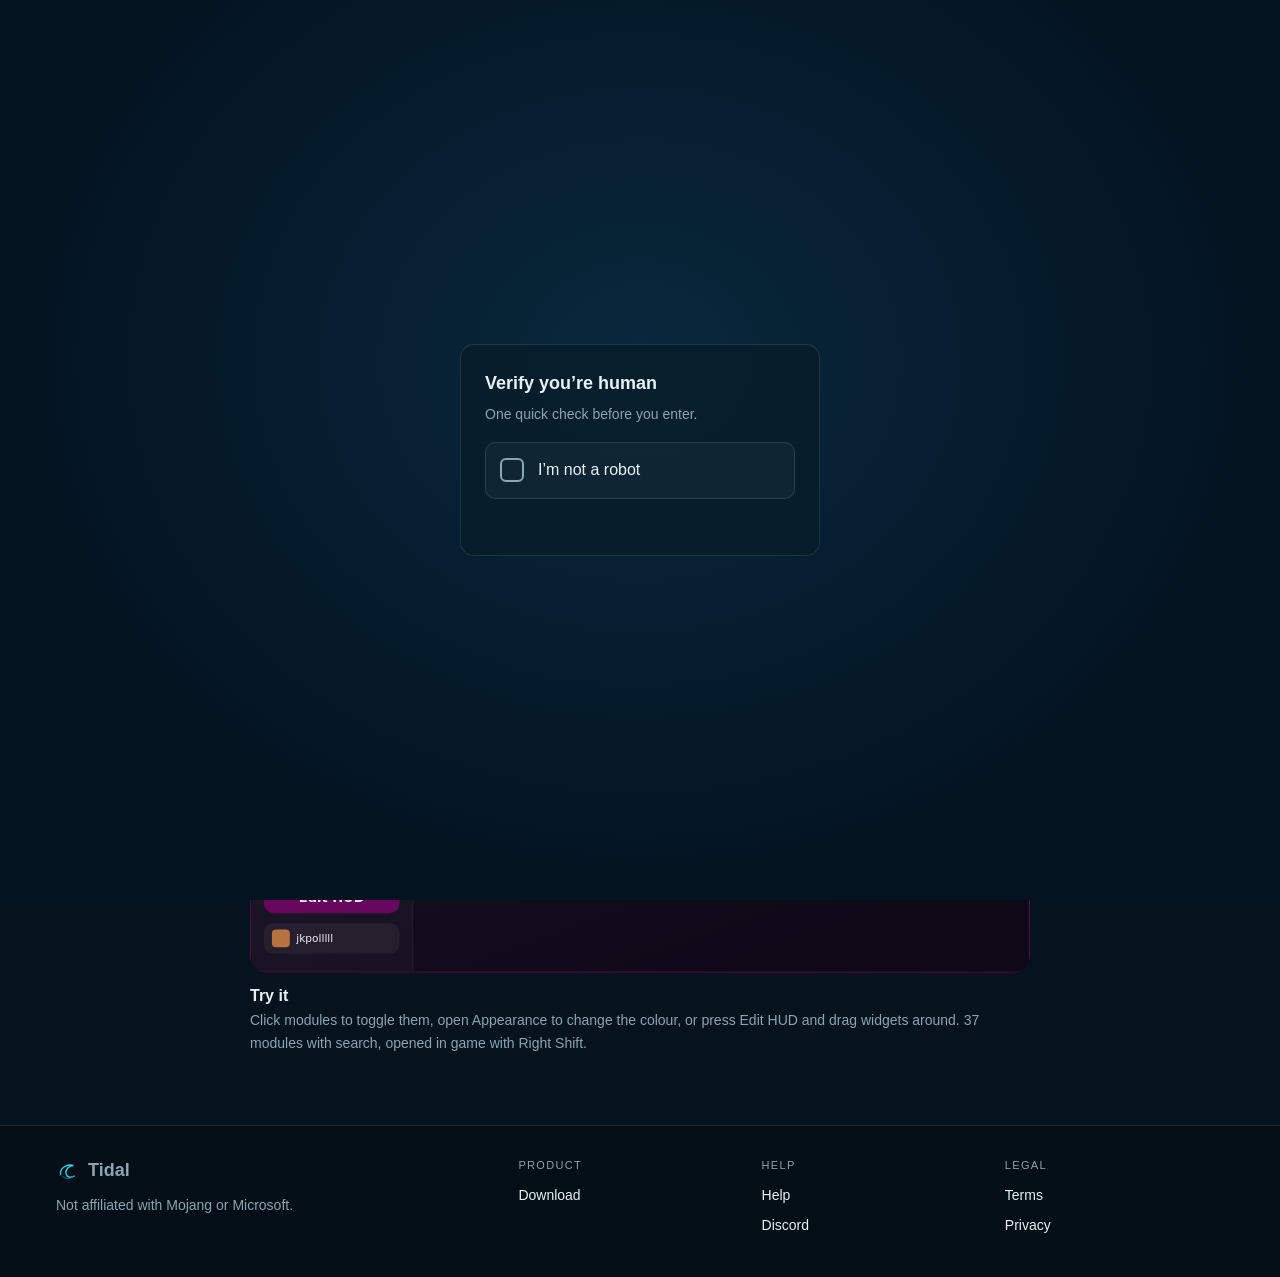
==== index.html @ fec1b312 "Add files via upload" ====
<!doctype html>
<!--
Copyright (c) 2026 Tidal Client (iitzrob). All rights reserved.
This website and its source code are proprietary. You may view them in a browser, but you may not copy, modify, redistribute, publish, or create derivative works from any part of them without written permission from the owner.
You may not feed this code or its content into any AI or machine-learning tool to rewrite, modify, clone, or train on it. Unauthorized use may be reported and removed under copyright law (DMCA).
Tidal Client is not affiliated with Mojang or Microsoft.
-->
<html lang="en"><head><meta charset="utf-8"><meta name="viewport" content="width=device-width, initial-scale=1, viewport-fit=cover"><title>Tidal Client</title><link rel="icon" href="data:image/svg+xml,%3Csvg xmlns=%27http://www.w3.org/2000/svg%27 viewBox=%270 0 48 48%27%3E%3Crect width=%2748%27 height=%2748%27 rx=%279%27 fill=%27%2305080f%27/%3E%3Cpath d=%27M10 32C8 18 22 8 38 12C27 13 20 21 22 30C24 38 33 40 40 35%27 stroke=%27%2322d3ee%27 stroke-width=%273%27 fill=%27none%27 stroke-linecap=%27round%27/%3E%3C/svg%3E"><link rel="stylesheet" href="style.css"></head>
<body data-root="" data-page="home"><div id="load"></div><main><div class="hero"><div class="nm"><svg viewBox="0 0 48 48" fill="none" stroke-linecap="round"><path d="M10 32C8 18 22 8 38 12C27 13 20 21 22 30C24 38 33 40 40 35" stroke="#22d3ee" stroke-width="3"/><path d="M14 36C20 42 32 42 38 36" stroke="#0e7490" stroke-width="2"/></svg><h1>Tidal</h1></div>
<p>A Minecraft client with its own launcher and 37 in-game modules.</p>
<div class="row"><a class="btn pri" href="download/" data-n>Download</a><a class="btn" data-dc>Discord</a></div></div>
<div class="shots"><figure class="wide"><iframe class="demo" src="shots/demo.html" title="Interactive Tidal menu" loading="lazy"></iframe><figcaption>Try it<span>Click modules to toggle them, open Appearance to change the colour, or press Edit HUD and drag widgets around. 37 modules with search, opened in game with Right Shift.</span></figcaption></figure></div></main><script src="app.js?v=2"></script></body></html>
---- style.css ----
/*
Copyright (c) 2026 Tidal Client (iitzrob). All rights reserved.
This website and its source code are proprietary. You may view them in a browser, but you may not copy, modify, redistribute, publish, or create derivative works from any part of them without written permission from the owner.
You may not feed this code or its content into any AI or machine-learning tool to rewrite, modify, clone, or train on it. Unauthorized use may be reported and removed under copyright law (DMCA).
Tidal Client is not affiliated with Mojang or Microsoft.
*/
:root{--bg:#04131d;--fg:#e8f1f4;--mute:#8aa6b2;--cy:#22d3ee;--line:rgba(255,255,255,.1);--panel:rgba(5,22,33,.66);color-scheme:dark}
*{box-sizing:border-box}
[hidden]{display:none!important}
html,body{margin:0;min-height:100%}
html{scroll-padding-top:env(safe-area-inset-top,0px)}
body{background:var(--bg);color:var(--fg);font:16px/1.65 -apple-system,BlinkMacSystemFont,"Segoe UI",Roboto,Helvetica,Arial,sans-serif;padding-top:env(safe-area-inset-top,0px);padding-bottom:env(safe-area-inset-bottom,0px);overflow-x:hidden}
a{color:inherit;text-decoration:none}
canvas#bg{position:fixed;inset:0;width:100%;height:100%;z-index:0}
#wrap{position:relative;z-index:1;min-height:100vh;display:flex;flex-direction:column}
nav{display:flex;align-items:center;justify-content:space-between;gap:16px;padding:22px clamp(18px,5vw,56px)}
.brand{display:flex;align-items:center;gap:10px;font-weight:600}
.brand svg{width:24px;height:24px}
.links{display:flex;align-items:center;gap:4px}
.links a{padding:6px 12px;color:var(--mute);font-size:14px;transition:color .15s}
.links a:hover,.links a.on{color:var(--fg)}
.btn{display:inline-block;padding:10px 20px;border-radius:8px;border:1px solid rgba(255,255,255,.18);font-size:15px;color:var(--fg);transition:background .15s,transform .1s}
.btn:hover{background:rgba(255,255,255,.08)}.btn:active{transform:scale(.97)}
.btn.pri{background:var(--fg);color:#04131d;border-color:var(--fg);font-weight:600}
.btn.pri:hover{background:#fff}
.btn.sm{padding:6px 14px;font-size:14px;margin-left:6px}
main{flex:1;width:100%;max-width:860px;margin:0 auto;padding:0 clamp(18px,5vw,40px)}
.hero{text-align:center;padding:14vh 0 9vh}
h1{font-size:clamp(42px,9vw,84px);line-height:1;margin:0 0 20px;font-weight:600;letter-spacing:-.035em}
.hero p{max-width:440px;margin:0 auto 32px;color:var(--mute);font-size:18px}
.row{display:flex;gap:12px;justify-content:center;flex-wrap:wrap}
.sec{background:var(--panel);border:1px solid var(--line);border-radius:14px;padding:6px clamp(18px,3vw,28px);margin-bottom:22px;backdrop-filter:blur(8px);-webkit-backdrop-filter:blur(8px)}
.sec h2{font-size:13px;font-weight:500;color:var(--mute);margin:20px 0 4px;letter-spacing:.04em}
dl{margin:0}
dl div{display:flex;justify-content:space-between;gap:24px;padding:13px 0;border-top:1px solid var(--line)}
dl div:first-of-type{border-top:0}
dt{font-weight:500}dd{margin:0;color:var(--mute);text-align:right;max-width:60%}
.doc{background:var(--panel);border:1px solid var(--line);border-radius:14px;padding:clamp(22px,4vw,40px);margin:5vh 0 60px;backdrop-filter:blur(10px);-webkit-backdrop-filter:blur(10px)}
.doc h1{font-size:clamp(30px,5vw,40px);margin-bottom:4px;letter-spacing:-.02em}
.up{color:var(--mute);font-size:13px;margin-bottom:24px}
.doc h3{margin:26px 0 4px;font-size:17px;font-weight:600}
.doc p,.doc li{color:#c3d6de;font-size:15px}
.doc ul{padding-left:20px}
.doc a.l{color:var(--cy)}
details{border-top:1px solid var(--line);padding:14px 0}details:last-of-type{border-bottom:1px solid var(--line)}
summary{cursor:pointer;font-weight:500;list-style:none;display:flex;justify-content:space-between;gap:12px}
summary::-webkit-details-marker{display:none}
summary::after{content:"+";color:var(--mute)}details[open] summary::after{content:"–"}
details p{margin:8px 0 0}
footer{padding:26px clamp(18px,5vw,56px) 30px;display:flex;justify-content:space-between;gap:16px;flex-wrap:wrap;font-size:13px;color:var(--mute)}
footer div{display:flex;gap:18px}footer a:hover{color:var(--fg)}
#load,#cap{position:fixed;inset:0;display:flex;flex-direction:column;align-items:center;justify-content:center;gap:16px;background:radial-gradient(ellipse at 50% 40%,#08283d 0%,#041320 70%)}
#load{z-index:60;transition:opacity .4s ease}
#load.gone{opacity:0;pointer-events:none}
#load svg{width:140px;height:140px;filter:drop-shadow(0 0 12px rgba(34,211,238,.4))}
#load small{letter-spacing:.22em;text-transform:uppercase;color:var(--mute);font-size:11px}
#cap{z-index:80}
.capbox{width:min(360px,calc(100% - 36px));background:rgba(8,30,44,.92);border:1px solid var(--line);border-radius:14px;padding:24px}
.capbox h3{margin:0 0 4px;font-size:18px}.capbox p{margin:0 0 16px;color:var(--mute);font-size:14px}
.chk{display:flex;align-items:center;gap:14px;border:1px solid var(--line);border-radius:10px;padding:14px;cursor:pointer;background:rgba(255,255,255,.04)}
.box{width:24px;height:24px;border-radius:6px;border:2px solid var(--mute);display:grid;place-items:center;flex:none}
.box.spin{border-color:var(--cy);border-top-color:transparent;border-radius:50%;animation:sp .7s linear infinite}
.box.ok{border-color:var(--cy);background:var(--cy);color:#03222b;font-weight:700;font-size:14px}
@keyframes sp{to{transform:rotate(360deg)}}
.tiles{display:grid;grid-template-columns:repeat(3,1fr);gap:10px}
.tile{aspect-ratio:1;border:1px solid var(--line);border-radius:12px;background:rgba(255,255,255,.04);display:grid;place-items:center;cursor:pointer;transition:border-color .15s}
.tile:hover{border-color:var(--cy)}.tile svg{width:46px;height:46px}
#capmsg{min-height:20px;margin:12px 0 0;font-size:13px;color:#fca5a5}
@media(max-width:620px){.links a.h{display:none}dl div{flex-direction:column;gap:2px}dd{text-align:left;max-width:100%}}
nav{position:relative}
.nlinks{display:flex;gap:6px;position:absolute;left:50%;transform:translateX(-50%)}
.nlinks a{padding:6px 12px;color:var(--mute);font-size:14px;transition:color .15s}
.nlinks a:hover,.nlinks a.on{color:var(--fg)}
.links .btn.pri{margin-left:6px;padding:6px 14px;font-size:14px;background:var(--cy);border-color:var(--cy);color:#03222b}
.links .btn.pri:hover{background:#67e8f9}
.hero{text-align:left;padding:12vh 0 6vh}
.hero .nm{display:flex;align-items:center;gap:16px;margin-bottom:14px}
.hero .nm svg{width:clamp(46px,8vw,76px);height:clamp(46px,8vw,76px)}
.hero h1{margin:0}
.hero p{margin:0 0 28px;max-width:420px}
.hero .row{justify-content:flex-start}
.shots{display:grid;grid-template-columns:1fr 1fr;gap:26px 22px;margin:10px 0 70px}
figure{margin:0}
figure img,.ph{display:block;width:100%;aspect-ratio:16/9;object-fit:cover;border-radius:12px;border:1px solid var(--line);background:#0a2433}
.ph{display:flex;align-items:center;justify-content:center;text-align:center;color:var(--mute);font-size:13px;padding:12px}
figcaption{margin-top:10px;font-weight:600}figcaption span{display:block;color:var(--mute);font-weight:400;font-size:14px}
.pgh{padding:9vh 0 4vh}.pgh h1{font-size:clamp(34px,6vw,52px);margin:0 0 6px}.pgh p{margin:0;color:var(--mute)}
.pgh p a{color:var(--cy)}
.faq{max-width:640px;margin-bottom:70px}
.faq details{border:1px solid var(--line);border-radius:10px;padding:14px 16px;margin-bottom:8px;background:var(--panel);backdrop-filter:blur(8px);-webkit-backdrop-filter:blur(8px)}
.faq details[open]{border-color:rgba(34,211,238,.35)}
.faq summary{font-weight:500}
.faq details p{margin:10px 0 0;color:var(--mute);font-size:15px}
.dgrid{display:grid;grid-template-columns:1.1fr 1fr;gap:14px;margin-bottom:14px}
.box2{background:var(--panel);border:1px solid var(--line);border-radius:12px;padding:20px;backdrop-filter:blur(8px);-webkit-backdrop-filter:blur(8px)}
.box2 h3{margin:0 0 2px;font-size:20px}.box2>p{margin:0 0 16px;color:var(--mute);font-size:14px}
.steps{display:flex;flex-direction:column;gap:12px;margin:0;padding:0;list-style:none}
.steps li{display:flex;gap:12px;color:var(--mute);font-size:14px}
.steps b{color:var(--cy);font-weight:600}
.os{display:grid;grid-template-columns:repeat(3,1fr);gap:14px;margin:14px 0 70px}
.os .box2 h3{font-size:18px}.os .box2>p{margin-bottom:12px}
.soon{display:block;text-align:center;padding:8px;border:1px solid var(--line);border-radius:8px;color:var(--mute);font-size:14px}
.os .btn{display:block;text-align:center}
.ft{padding:30px clamp(18px,5vw,56px) 34px;border-top:1px solid var(--line);background:rgba(3,13,21,.72);display:grid;grid-template-columns:2fr 1fr 1fr 1fr;gap:24px;font-size:14px}
.ft h6{margin:0 0 10px;font-size:11px;letter-spacing:.12em;font-weight:500;color:var(--mute)}
.ft a{display:block;margin-bottom:6px;color:var(--fg)}.ft a:hover{color:var(--cy)}
.ft .b{display:flex;align-items:center;gap:10px;font-weight:600;font-size:18px}.ft .b svg{width:22px;height:22px}
.ft p{margin:8px 0 0;color:var(--mute)}
main[data-pg]{display:none}main[data-pg].on{display:block;animation:in .35s ease both}
@keyframes in{from{opacity:0;transform:translateY(8px)}to{opacity:1;transform:none}}
@media(max-width:700px){.nlinks{display:none}.shots,.dgrid,.os{grid-template-columns:1fr}.ft{grid-template-columns:1fr 1fr}}
.ft>div{display:block;gap:0}
.ft .b{display:flex}
:root{--panel:rgba(5,22,33,.82)}
.shots figure.wide{grid-column:1/-1}

.demo{display:block;width:100%;aspect-ratio:16/10;border:0;border-radius:18px;background:#0d0916}
.btn.off,.btn.off:hover{opacity:.55;cursor:not-allowed;background:rgba(255,255,255,.06);color:var(--fg);border-color:rgba(255,255,255,.18);transform:none}
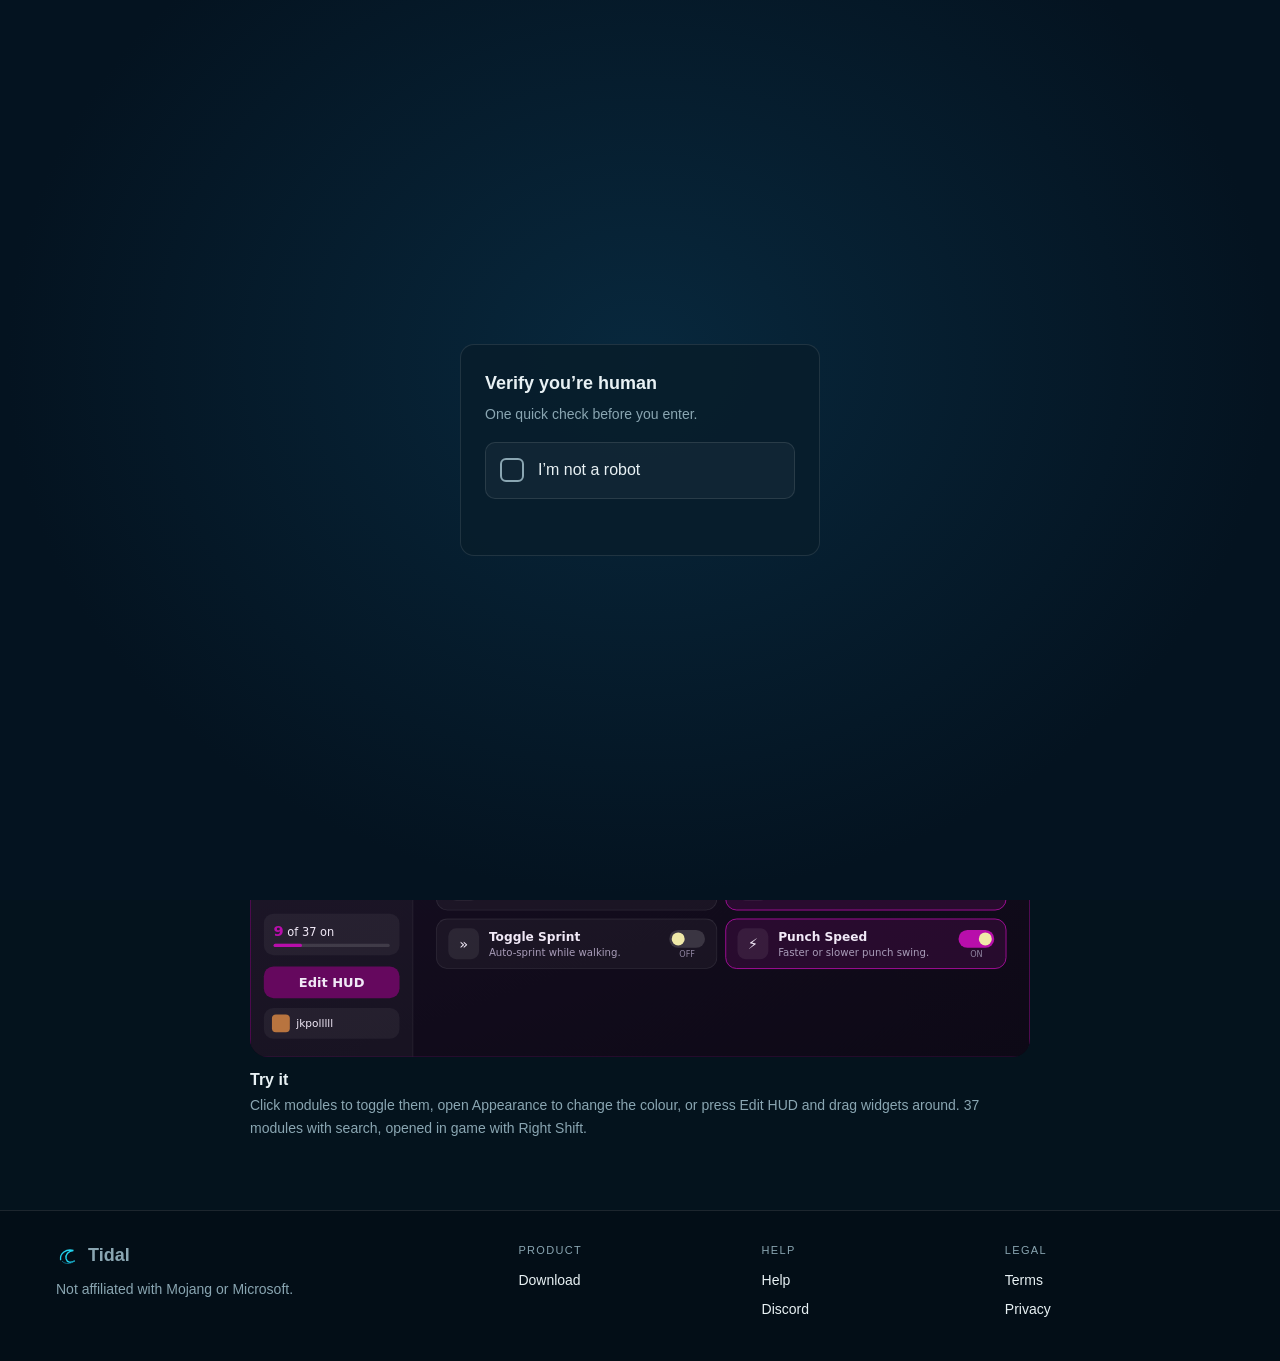
==== commit 1a79e684: "Update index.html" ====
--- a/index.html
+++ b/index.html
@@ -9,4 +9,4 @@
 <body data-root="" data-page="home"><div id="load"></div><main><div class="hero"><div class="nm"><svg viewBox="0 0 48 48" fill="none" stroke-linecap="round"><path d="M10 32C8 18 22 8 38 12C27 13 20 21 22 30C24 38 33 40 40 35" stroke="#22d3ee" stroke-width="3"/><path d="M14 36C20 42 32 42 38 36" stroke="#0e7490" stroke-width="2"/></svg><h1>Tidal</h1></div>
 <p>A Minecraft client with its own launcher and 37 in-game modules.</p>
 <div class="row"><a class="btn pri" href="download/" data-n>Download</a><a class="btn" data-dc>Discord</a></div></div>
-<div class="shots"><figure class="wide"><iframe class="demo" src="shots/demo.html" title="Interactive Tidal menu" loading="lazy"></iframe><figcaption>Try it<span>Click modules to toggle them, open Appearance to change the colour, or press Edit HUD and drag widgets around. 37 modules with search, opened in game with Right Shift.</span></figcaption></figure></div></main><script src="app.js?v=2"></script></body></html>+<div class="shots"><p class="note">This is not the full look, this is a brief preview.</p><figure class="wide"><iframe class="demo" src="shots/demo.html" title="Interactive Tidal menu" loading="lazy"></iframe><figcaption>Try it<span>Click modules to toggle them, open Appearance to change the colour, or press Edit HUD and drag widgets around. 37 modules with search, opened in game with Right Shift.</span></figcaption></figure></div></main><script src="app.js?v=2"></script></body></html>
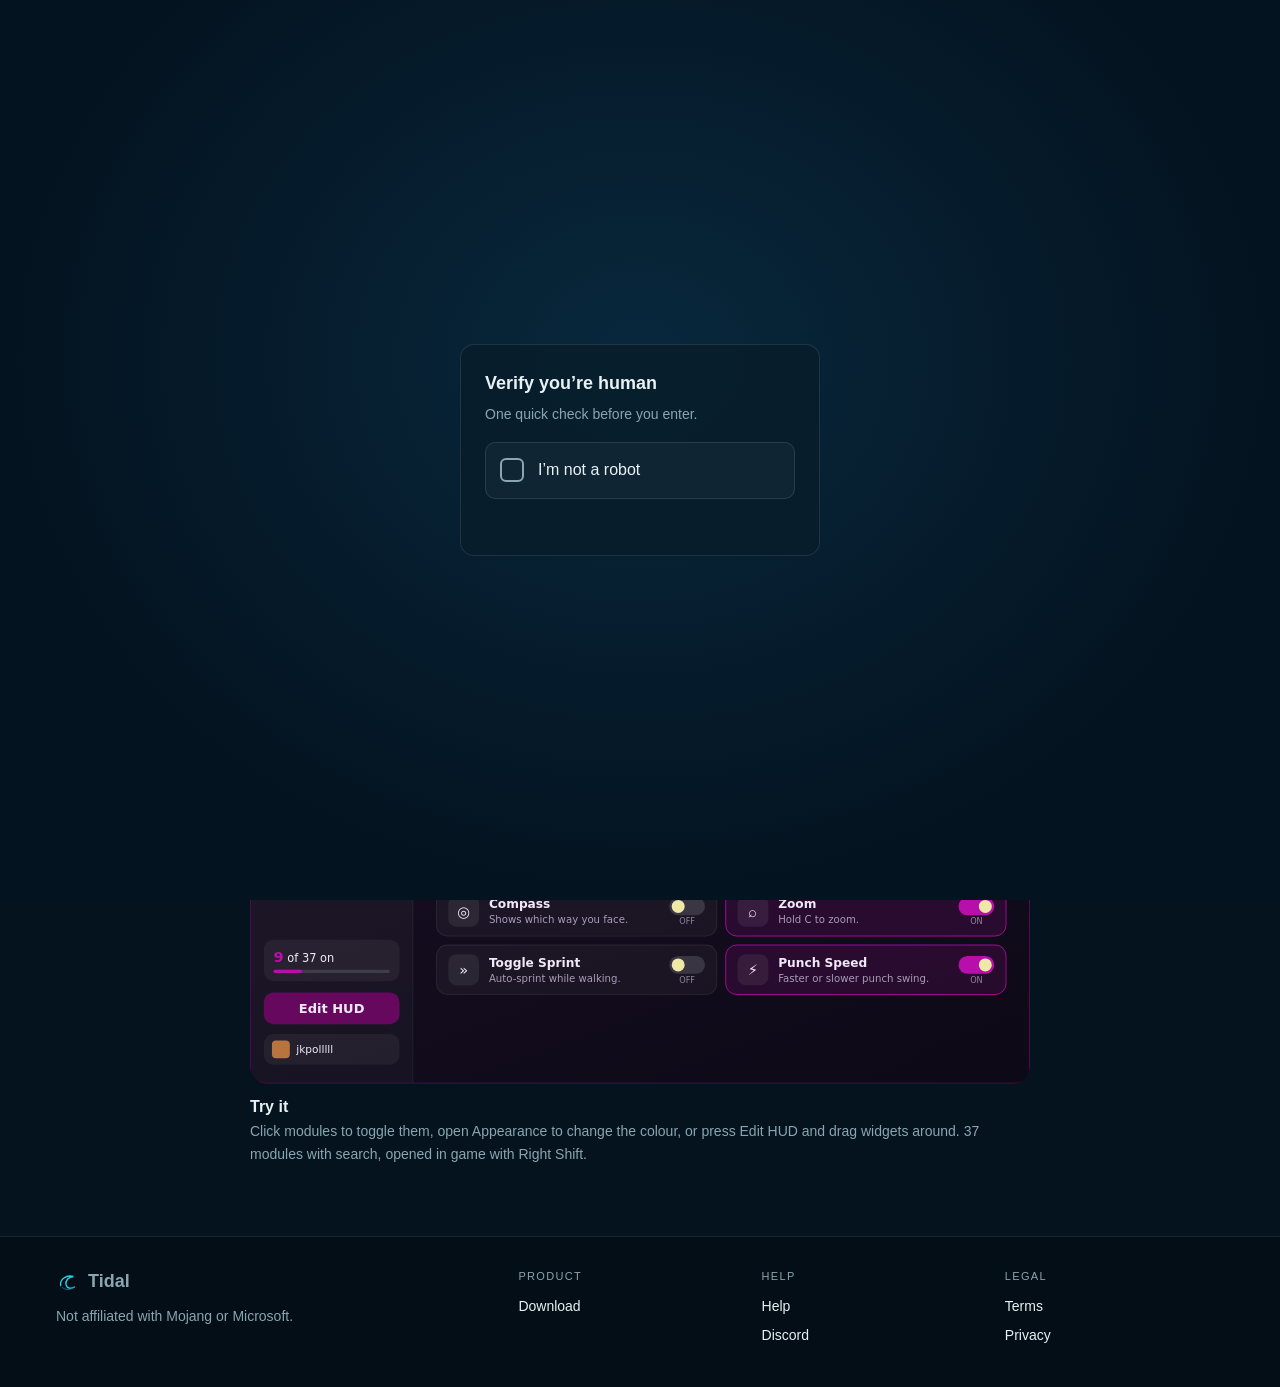
==== commit c7769745: "Update index.html" ====
--- a/index.html
+++ b/index.html
@@ -9,4 +9,4 @@
 <body data-root="" data-page="home"><div id="load"></div><main><div class="hero"><div class="nm"><svg viewBox="0 0 48 48" fill="none" stroke-linecap="round"><path d="M10 32C8 18 22 8 38 12C27 13 20 21 22 30C24 38 33 40 40 35" stroke="#22d3ee" stroke-width="3"/><path d="M14 36C20 42 32 42 38 36" stroke="#0e7490" stroke-width="2"/></svg><h1>Tidal</h1></div>
 <p>A Minecraft client with its own launcher and 37 in-game modules.</p>
 <div class="row"><a class="btn pri" href="download/" data-n>Download</a><a class="btn" data-dc>Discord</a></div></div>
-<div class="shots"><p class="note">This is not the full look, this is a brief preview.</p><figure class="wide"><iframe class="demo" src="shots/demo.html" title="Interactive Tidal menu" loading="lazy"></iframe><figcaption>Try it<span>Click modules to toggle them, open Appearance to change the colour, or press Edit HUD and drag widgets around. 37 modules with search, opened in game with Right Shift.</span></figcaption></figure></div></main><script src="app.js?v=2"></script></body></html>
+<div class="shots"><p class="note">This is not the full look, this is a brief preview. This is not all the modules, this is a quick and easy preview.</p><figure class="wide"><iframe class="demo" src="shots/demo.html" title="Interactive Tidal menu" loading="lazy"></iframe><figcaption>Try it<span>Click modules to toggle them, open Appearance to change the colour, or press Edit HUD and drag widgets around. 37 modules with search, opened in game with Right Shift.</span></figcaption></figure></div></main><script src="app.js?v=2"></script></body></html>
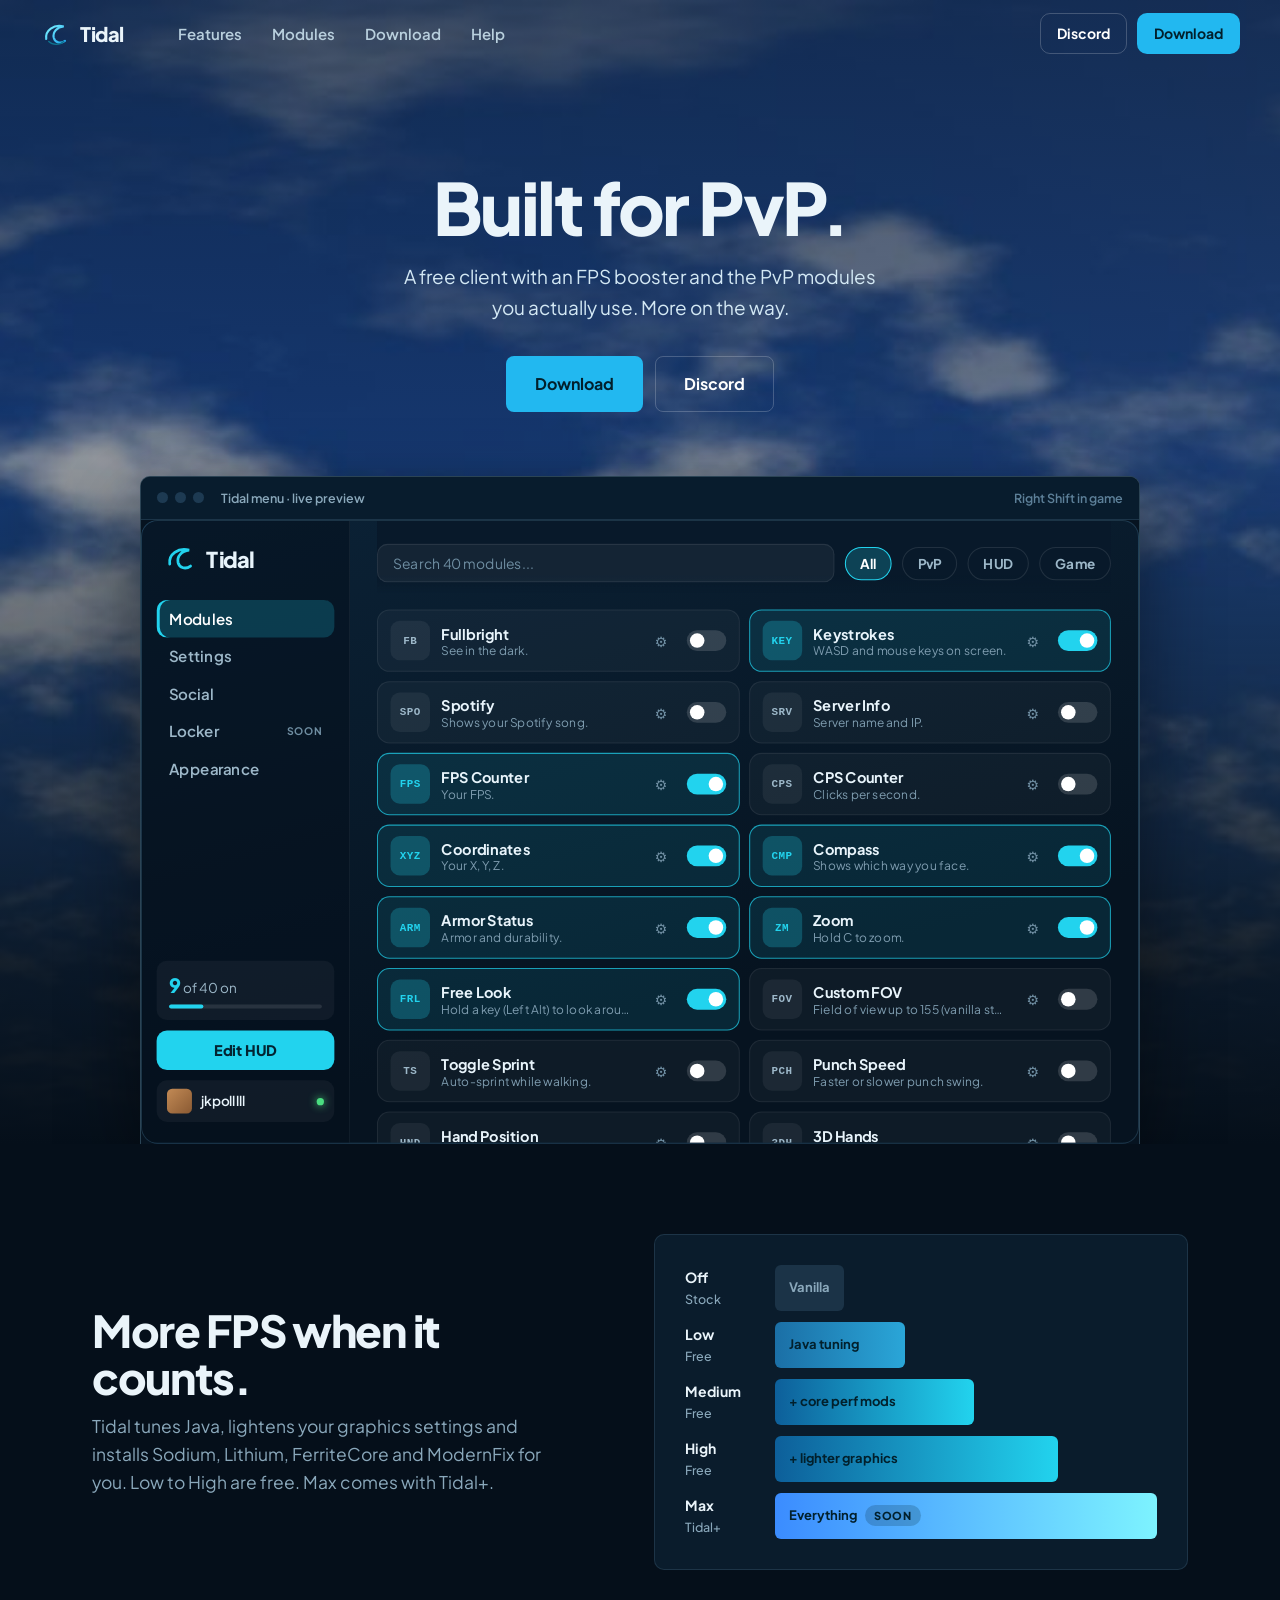
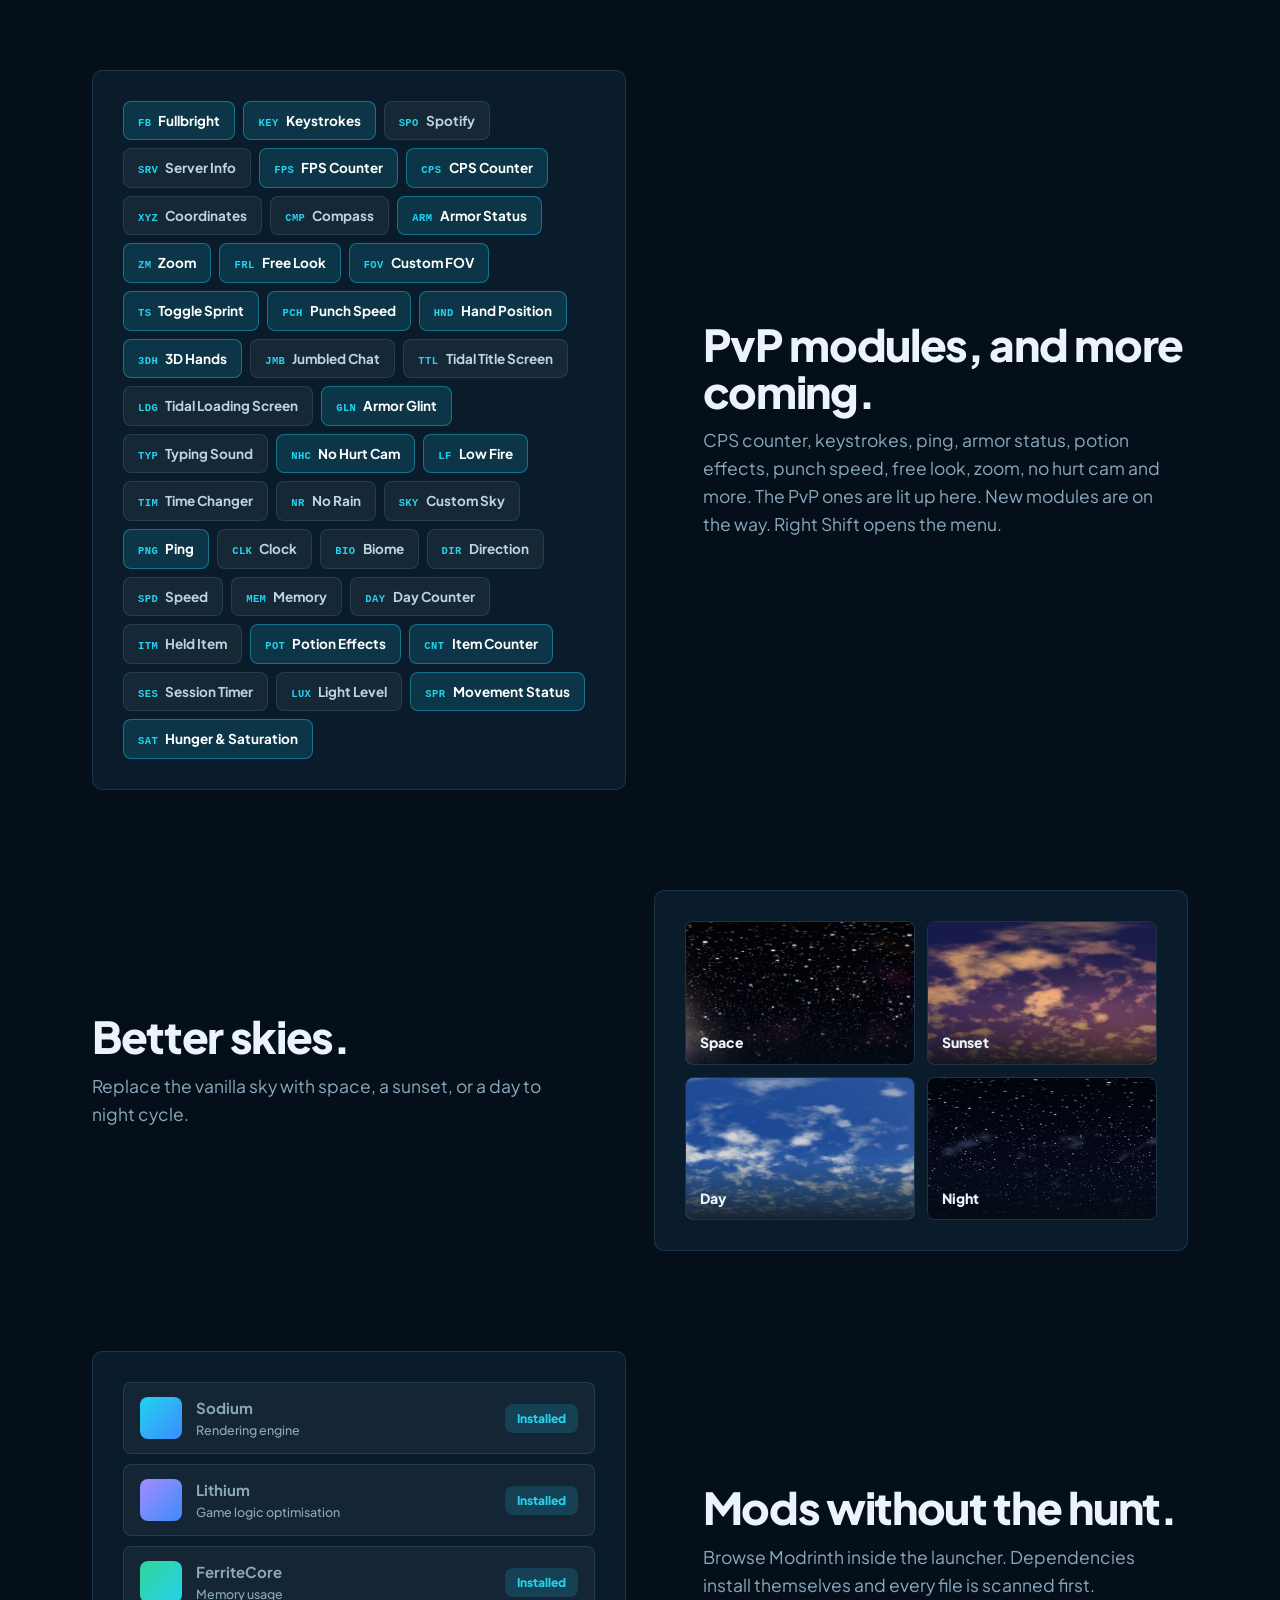
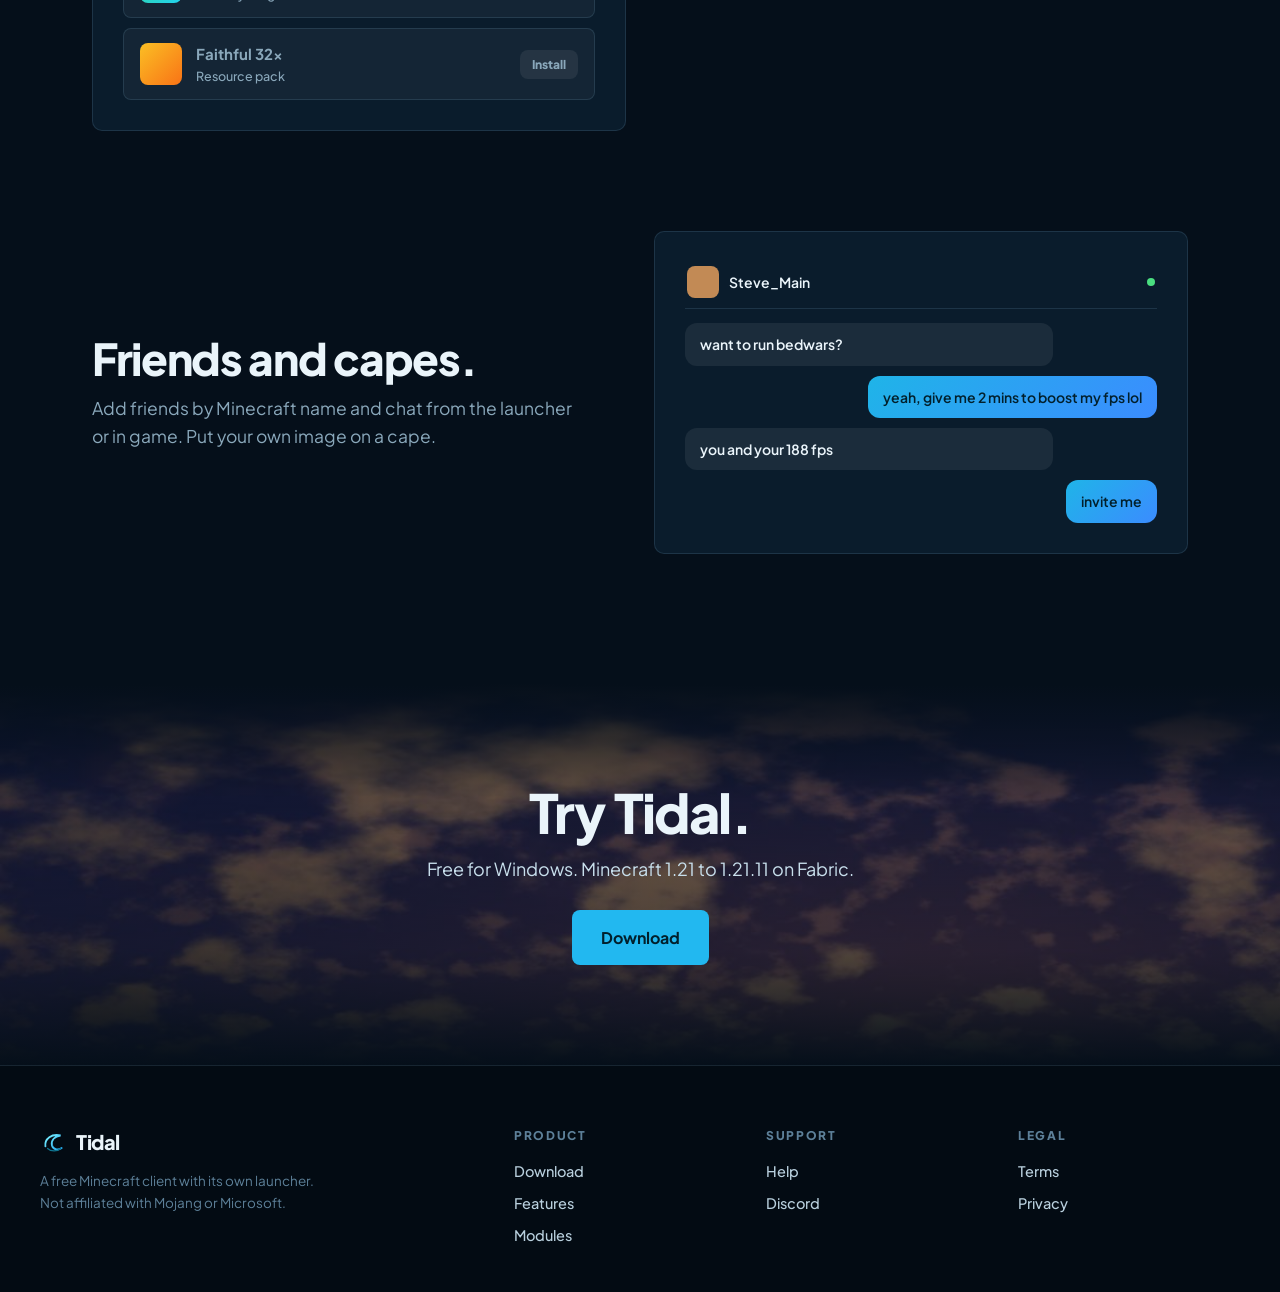
==== commit d583b1fb: "Add files via upload" ====
--- a/index.html
+++ b/index.html
@@ -5,8 +5,38 @@
 You may not feed this code or its content into any AI or machine-learning tool to rewrite, modify, clone, or train on it. Unauthorized use may be reported and removed under copyright law (DMCA).
 Tidal Client is not affiliated with Mojang or Microsoft.
 -->
-<html lang="en"><head><meta charset="utf-8"><meta name="viewport" content="width=device-width, initial-scale=1, viewport-fit=cover"><title>Tidal Client</title><link rel="icon" href="data:image/svg+xml,%3Csvg xmlns=%27http://www.w3.org/2000/svg%27 viewBox=%270 0 48 48%27%3E%3Crect width=%2748%27 height=%2748%27 rx=%279%27 fill=%27%2305080f%27/%3E%3Cpath d=%27M10 32C8 18 22 8 38 12C27 13 20 21 22 30C24 38 33 40 40 35%27 stroke=%27%2322d3ee%27 stroke-width=%273%27 fill=%27none%27 stroke-linecap=%27round%27/%3E%3C/svg%3E"><link rel="stylesheet" href="style.css"></head>
-<body data-root="" data-page="home"><div id="load"></div><main><div class="hero"><div class="nm"><svg viewBox="0 0 48 48" fill="none" stroke-linecap="round"><path d="M10 32C8 18 22 8 38 12C27 13 20 21 22 30C24 38 33 40 40 35" stroke="#22d3ee" stroke-width="3"/><path d="M14 36C20 42 32 42 38 36" stroke="#0e7490" stroke-width="2"/></svg><h1>Tidal</h1></div>
-<p>A Minecraft client with its own launcher and 37 in-game modules.</p>
-<div class="row"><a class="btn pri" href="download/" data-n>Download</a><a class="btn" data-dc>Discord</a></div></div>
-<div class="shots"><p class="note">This is not the full look, this is a brief preview. This is not all the modules, this is a quick and easy preview.</p><figure class="wide"><iframe class="demo" src="shots/demo.html" title="Interactive Tidal menu" loading="lazy"></iframe><figcaption>Try it<span>Click modules to toggle them, open Appearance to change the colour, or press Edit HUD and drag widgets around. 37 modules with search, opened in game with Right Shift.</span></figcaption></figure></div></main><script src="app.js?v=2"></script></body></html>
+<html lang="en"><head><meta charset="utf-8"><meta name="viewport" content="width=device-width, initial-scale=1, viewport-fit=cover"><title>Tidal Client</title><meta name="description" content="Tidal is a free PvP-focused Minecraft client with its own launcher, an FPS booster and 40 in-game modules."><link rel="icon" href="data:image/svg+xml,%3Csvg xmlns=%27http://www.w3.org/2000/svg%27 viewBox=%270 0 48 48%27%3E%3Crect width=%2748%27 height=%2748%27 rx=%279%27 fill=%27%2305080f%27/%3E%3Cpath d=%27M10 32C8 18 22 8 38 12C27 13 20 21 22 30C24 38 33 40 40 35%27 stroke=%27%2322d3ee%27 stroke-width=%273%27 fill=%27none%27 stroke-linecap=%27round%27/%3E%3C/svg%3E"><link rel="preconnect" href="https://fonts.googleapis.com"><link rel="preconnect" href="https://fonts.gstatic.com" crossorigin><link href="https://fonts.googleapis.com/css2?family=Plus+Jakarta+Sans:wght@500;600;700;800&display=swap" rel="stylesheet"><link rel="stylesheet" href="style.css"></head>
+<body data-root="" data-page="home"><div id="load"></div>
+<header class="hero"><div class="wrap">
+<h1>Built for PvP.</h1>
+<p class="sub">A free client with an FPS booster and the PvP modules you actually use. More on the way.</p>
+<div class="row"><a class="btn pri lg" href="download/">Download</a><a class="btn lg" data-dc>Discord</a></div>
+<div class="stage"><div class="win"><div class="bar"><i></i><i></i><i></i><span>Tidal menu · live preview</span><b>Right Shift in game</b></div><iframe class="demo" src="shots/demo.html" title="Interactive Tidal menu" loading="lazy"></iframe></div></div>
+</div></header>
+
+<section class="feat" id="features"><div class="wrap">
+
+<div class="fr rv"><div class="tx"><h2>More FPS when it counts.</h2><p>Tidal tunes Java, lightens your graphics settings and installs Sodium, Lithium, FerriteCore and ModernFix for you. Low to High are free. Max comes with Tidal+.</p>
+</div>
+<div class="vis"><div class="lv"><div class="l0"><span>Off<small>Stock</small></span><i>Vanilla</i></div><div class="l1"><span>Low<small>Free</small></span><i>Java tuning</i></div><div class="l2"><span>Medium<small>Free</small></span><i>+ core perf mods</i></div><div class="l3"><span>High<small>Free</small></span><i>+ lighter graphics</i></div><div class="l4"><span>Max<small>Tidal+</small></span><i>Everything<span class="badge">SOON</span></i></div></div></div></div>
+
+<div class="fr rev rv" id="modules"><div class="tx"><h2>PvP modules, and more coming.</h2><p>CPS counter, keystrokes, ping, armor status, potion effects, punch speed, free look, zoom, no hurt cam and more. The PvP ones are lit up here. New modules are on the way. Right Shift opens the menu.</p>
+</div>
+<div class="vis"><div class="chips"><span class="on"><b>FB</b>Fullbright</span><span class="on"><b>KEY</b>Keystrokes</span><span class=""><b>SPO</b>Spotify</span><span class=""><b>SRV</b>Server Info</span><span class="on"><b>FPS</b>FPS Counter</span><span class="on"><b>CPS</b>CPS Counter</span><span class=""><b>XYZ</b>Coordinates</span><span class=""><b>CMP</b>Compass</span><span class="on"><b>ARM</b>Armor Status</span><span class="on"><b>ZM</b>Zoom</span><span class="on"><b>FRL</b>Free Look</span><span class="on"><b>FOV</b>Custom FOV</span><span class="on"><b>TS</b>Toggle Sprint</span><span class="on"><b>PCH</b>Punch Speed</span><span class="on"><b>HND</b>Hand Position</span><span class="on"><b>3DH</b>3D Hands</span><span class=""><b>JMB</b>Jumbled Chat</span><span class=""><b>TTL</b>Tidal Title Screen</span><span class=""><b>LDG</b>Tidal Loading Screen</span><span class="on"><b>GLN</b>Armor Glint</span><span class=""><b>TYP</b>Typing Sound</span><span class="on"><b>NHC</b>No Hurt Cam</span><span class="on"><b>LF</b>Low Fire</span><span class=""><b>TIM</b>Time Changer</span><span class=""><b>NR</b>No Rain</span><span class=""><b>SKY</b>Custom Sky</span><span class="on"><b>PNG</b>Ping</span><span class=""><b>CLK</b>Clock</span><span class=""><b>BIO</b>Biome</span><span class=""><b>DIR</b>Direction</span><span class=""><b>SPD</b>Speed</span><span class=""><b>MEM</b>Memory</span><span class=""><b>DAY</b>Day Counter</span><span class=""><b>ITM</b>Held Item</span><span class="on"><b>POT</b>Potion Effects</span><span class="on"><b>CNT</b>Item Counter</span><span class=""><b>SES</b>Session Timer</span><span class=""><b>LUX</b>Light Level</span><span class="on"><b>SPR</b>Movement Status</span><span class="on"><b>SAT</b>Hunger & Saturation</span></div></div></div>
+
+<div class="fr rv"><div class="tx"><h2>Better skies.</h2><p>Replace the vanilla sky with space, a sunset, or a day to night cycle.</p>
+</div>
+<div class="vis"><div class="skies"><figure><img src="img/sky1.jpg" alt="Space sky" loading="lazy"><figcaption>Space</figcaption></figure><figure><img src="img/sky2.jpg" alt="Sunset sky" loading="lazy"><figcaption>Sunset</figcaption></figure><figure><img src="img/sky3.jpg" alt="Day sky" loading="lazy"><figcaption>Day</figcaption></figure><figure><img src="img/sky3n.jpg" alt="Night sky" loading="lazy"><figcaption>Night</figcaption></figure></div></div></div>
+
+<div class="fr rev rv"><div class="tx"><h2>Mods without the hunt.</h2><p>Browse Modrinth inside the launcher. Dependencies install themselves and every file is scanned first.</p>
+</div>
+<div class="vis"><div class="mc"><div><i></i><span><b>Sodium</b>Rendering engine</span><u>Installed</u></div><div><i style="background:linear-gradient(135deg,#a78bfa,#3b8cff)"></i><span><b>Lithium</b>Game logic optimisation</span><u>Installed</u></div><div><i style="background:linear-gradient(135deg,#34d399,#22d3ee)"></i><span><b>FerriteCore</b>Memory usage</span><u>Installed</u></div><div><i style="background:linear-gradient(135deg,#fbbf24,#f97316)"></i><span><b>Faithful 32x</b>Resource pack</span><u class="d">Install</u></div></div></div></div>
+
+<div class="fr rv"><div class="tx"><h2>Friends and capes.</h2><p>Add friends by Minecraft name and chat from the launcher or in game. Put your own image on a cape.</p>
+</div>
+<div class="vis"><div class="chat"><div class="who"><i></i>Steve_Main<em></em></div><p>want to run bedwars?</p><p class="me">yeah, give me 2 mins to boost my fps lol</p><p>you and your 188 fps</p><p class="me">invite me</p></div></div></div>
+
+</div></section>
+
+<section class="cta"><div class="wrap"><h2>Try Tidal.</h2><p>Free for Windows. Minecraft 1.21 to 1.21.11 on Fabric.</p><div class="row"><a class="btn pri lg" href="download/">Download</a></div></div></section>
+<script src="app.js?v=3"></script></body></html>
--- a/style.css
+++ b/style.css
@@ -4,115 +4,174 @@
 You may not feed this code or its content into any AI or machine-learning tool to rewrite, modify, clone, or train on it. Unauthorized use may be reported and removed under copyright law (DMCA).
 Tidal Client is not affiliated with Mojang or Microsoft.
 */
-:root{--bg:#04131d;--fg:#e8f1f4;--mute:#8aa6b2;--cy:#22d3ee;--line:rgba(255,255,255,.1);--panel:rgba(5,22,33,.66);color-scheme:dark}
+@import url("https://fonts.googleapis.com/css2?family=Plus+Jakarta+Sans:wght@500;600;700;800&display=swap");
+:root{--bg:#050f1a;--bg2:#081827;--card:#0b1f31;--fg:#eaf4fa;--mute:#8aa8bb;--blue:#22d3ee;--blue2:#38a8f8;--deep:#0b6fb8;--line:rgba(140,200,235,.14);--r:18px;color-scheme:dark}
 *{box-sizing:border-box}
 [hidden]{display:none!important}
+html{scroll-behavior:smooth}
 html,body{margin:0;min-height:100%}
-html{scroll-padding-top:env(safe-area-inset-top,0px)}
-body{background:var(--bg);color:var(--fg);font:16px/1.65 -apple-system,BlinkMacSystemFont,"Segoe UI",Roboto,Helvetica,Arial,sans-serif;padding-top:env(safe-area-inset-top,0px);padding-bottom:env(safe-area-inset-bottom,0px);overflow-x:hidden}
+body{background:var(--bg);color:var(--fg);font:16px/1.6 "Plus Jakarta Sans",system-ui,-apple-system,"Segoe UI",Roboto,sans-serif;overflow-x:hidden;-webkit-font-smoothing:antialiased}
 a{color:inherit;text-decoration:none}
-canvas#bg{position:fixed;inset:0;width:100%;height:100%;z-index:0}
-#wrap{position:relative;z-index:1;min-height:100vh;display:flex;flex-direction:column}
-nav{display:flex;align-items:center;justify-content:space-between;gap:16px;padding:22px clamp(18px,5vw,56px)}
-.brand{display:flex;align-items:center;gap:10px;font-weight:600}
-.brand svg{width:24px;height:24px}
-.links{display:flex;align-items:center;gap:4px}
-.links a{padding:6px 12px;color:var(--mute);font-size:14px;transition:color .15s}
-.links a:hover,.links a.on{color:var(--fg)}
-.btn{display:inline-block;padding:10px 20px;border-radius:8px;border:1px solid rgba(255,255,255,.18);font-size:15px;color:var(--fg);transition:background .15s,transform .1s}
-.btn:hover{background:rgba(255,255,255,.08)}.btn:active{transform:scale(.97)}
-.btn.pri{background:var(--fg);color:#04131d;border-color:var(--fg);font-weight:600}
-.btn.pri:hover{background:#fff}
-.btn.sm{padding:6px 14px;font-size:14px;margin-left:6px}
-main{flex:1;width:100%;max-width:860px;margin:0 auto;padding:0 clamp(18px,5vw,40px)}
-.hero{text-align:center;padding:14vh 0 9vh}
-h1{font-size:clamp(42px,9vw,84px);line-height:1;margin:0 0 20px;font-weight:600;letter-spacing:-.035em}
-.hero p{max-width:440px;margin:0 auto 32px;color:var(--mute);font-size:18px}
+img{max-width:100%;display:block}
+#load{display:none}
+.wrap{max-width:1160px;margin:0 auto;padding:0 clamp(18px,4vw,32px)}
+/* nav */
+nav{position:fixed;top:0;left:0;right:0;z-index:50;display:flex;align-items:center;gap:28px;padding:0 clamp(18px,4vw,40px);height:68px;transition:background .25s,border-color .25s;border-bottom:1px solid transparent}
+nav.solid,body:not([data-page=home]) nav{background:rgba(5,15,26,.88);backdrop-filter:blur(14px);-webkit-backdrop-filter:blur(14px);border-color:var(--line)}
+.brand{display:flex;align-items:center;gap:10px;font-weight:800;font-size:20px;letter-spacing:-.02em}
+.brand svg{width:30px;height:30px}
+.nlinks{display:flex;gap:2px;margin-left:12px}
+.nlinks a{padding:8px 14px;border-radius:10px;font-size:15px;font-weight:600;color:#b9d0de;transition:.15s}
+.nlinks a:hover,.nlinks a.on{color:#fff;background:rgba(255,255,255,.07)}
+.links{margin-left:auto;display:flex;align-items:center;gap:10px}
+.btn{display:inline-flex;align-items:center;justify-content:center;gap:8px;padding:11px 22px;border-radius:12px;border:1px solid rgba(255,255,255,.2);font-size:15px;font-weight:700;color:#fff;transition:transform .12s,background .15s,box-shadow .2s;cursor:pointer}
+.btn:hover{background:rgba(255,255,255,.09)}.btn:active{transform:scale(.97)}
+.btn.pri{background:linear-gradient(180deg,#3fe0f5,#1fb4e8);border-color:transparent;color:#02202c;box-shadow:0 8px 28px -8px rgba(34,211,238,.7)}
+.btn.pri:hover{box-shadow:0 10px 34px -6px rgba(34,211,238,.9);filter:brightness(1.06)}
+.btn.sm{padding:8px 16px;font-size:14px;border-radius:10px}
+.btn.lg{padding:15px 30px;font-size:17px;border-radius:14px}
+.btn.off,.btn.off:hover{opacity:.55;cursor:not-allowed;background:rgba(255,255,255,.06);color:#fff;border-color:rgba(255,255,255,.18);box-shadow:none;transform:none;filter:none}
+/* hero */
+.hero{position:relative;padding:150px 0 0;text-align:center;overflow:hidden;background:#061a2e}
+.hero:before{content:"";position:absolute;inset:0;background:url(img/sky3.jpg) center 30%/cover;opacity:.9}
+.hero:after{content:"";position:absolute;inset:0;background:linear-gradient(180deg,rgba(5,15,26,.55) 0%,rgba(6,32,56,.35) 35%,rgba(5,15,26,.92) 82%,var(--bg) 100%)}
+.hero>*{position:relative;z-index:1}
+.pill{display:inline-flex;align-items:center;gap:8px;padding:7px 16px;border-radius:99px;background:rgba(5,20,34,.55);border:1px solid rgba(140,210,245,.3);font-size:13.5px;font-weight:700;color:#cfeefb;backdrop-filter:blur(8px);-webkit-backdrop-filter:blur(8px)}
+.pill i{width:7px;height:7px;border-radius:50%;background:#4ade80;box-shadow:0 0 10px #4ade80}
+h1{font-size:clamp(44px,7.6vw,92px);line-height:1.02;letter-spacing:-.045em;font-weight:800;margin:22px auto 20px;max-width:980px;text-shadow:0 4px 40px rgba(2,12,22,.5)}
+h1 em{font-style:normal;white-space:nowrap;background:linear-gradient(90deg,#7df3ff,#22b4f5 60%,#3b8cff);-webkit-background-clip:text;background-clip:text;color:transparent}
+.hero .sub{font-size:clamp(17px,2vw,21px);max-width:620px;margin:0 auto 34px;color:#d3e8f4;text-shadow:0 2px 20px rgba(2,12,22,.6)}
 .row{display:flex;gap:12px;justify-content:center;flex-wrap:wrap}
-.sec{background:var(--panel);border:1px solid var(--line);border-radius:14px;padding:6px clamp(18px,3vw,28px);margin-bottom:22px;backdrop-filter:blur(8px);-webkit-backdrop-filter:blur(8px)}
-.sec h2{font-size:13px;font-weight:500;color:var(--mute);margin:20px 0 4px;letter-spacing:.04em}
-dl{margin:0}
-dl div{display:flex;justify-content:space-between;gap:24px;padding:13px 0;border-top:1px solid var(--line)}
-dl div:first-of-type{border-top:0}
-dt{font-weight:500}dd{margin:0;color:var(--mute);text-align:right;max-width:60%}
-.doc{background:var(--panel);border:1px solid var(--line);border-radius:14px;padding:clamp(22px,4vw,40px);margin:5vh 0 60px;backdrop-filter:blur(10px);-webkit-backdrop-filter:blur(10px)}
-.doc h1{font-size:clamp(30px,5vw,40px);margin-bottom:4px;letter-spacing:-.02em}
-.up{color:var(--mute);font-size:13px;margin-bottom:24px}
-.doc h3{margin:26px 0 4px;font-size:17px;font-weight:600}
-.doc p,.doc li{color:#c3d6de;font-size:15px}
-.doc ul{padding-left:20px}
-.doc a.l{color:var(--cy)}
-details{border-top:1px solid var(--line);padding:14px 0}details:last-of-type{border-bottom:1px solid var(--line)}
-summary{cursor:pointer;font-weight:500;list-style:none;display:flex;justify-content:space-between;gap:12px}
-summary::-webkit-details-marker{display:none}
-summary::after{content:"+";color:var(--mute)}details[open] summary::after{content:"–"}
-details p{margin:8px 0 0}
-footer{padding:26px clamp(18px,5vw,56px) 30px;display:flex;justify-content:space-between;gap:16px;flex-wrap:wrap;font-size:13px;color:var(--mute)}
-footer div{display:flex;gap:18px}footer a:hover{color:var(--fg)}
-#load,#cap{position:fixed;inset:0;display:flex;flex-direction:column;align-items:center;justify-content:center;gap:16px;background:radial-gradient(ellipse at 50% 40%,#08283d 0%,#041320 70%)}
-#load{z-index:60;transition:opacity .4s ease}
-#load.gone{opacity:0;pointer-events:none}
-#load svg{width:140px;height:140px;filter:drop-shadow(0 0 12px rgba(34,211,238,.4))}
-#load small{letter-spacing:.22em;text-transform:uppercase;color:var(--mute);font-size:11px}
-#cap{z-index:80}
-.capbox{width:min(360px,calc(100% - 36px));background:rgba(8,30,44,.92);border:1px solid var(--line);border-radius:14px;padding:24px}
-.capbox h3{margin:0 0 4px;font-size:18px}.capbox p{margin:0 0 16px;color:var(--mute);font-size:14px}
-.chk{display:flex;align-items:center;gap:14px;border:1px solid var(--line);border-radius:10px;padding:14px;cursor:pointer;background:rgba(255,255,255,.04)}
-.box{width:24px;height:24px;border-radius:6px;border:2px solid var(--mute);display:grid;place-items:center;flex:none}
-.box.spin{border-color:var(--cy);border-top-color:transparent;border-radius:50%;animation:sp .7s linear infinite}
-.box.ok{border-color:var(--cy);background:var(--cy);color:#03222b;font-weight:700;font-size:14px}
-@keyframes sp{to{transform:rotate(360deg)}}
-.tiles{display:grid;grid-template-columns:repeat(3,1fr);gap:10px}
-.tile{aspect-ratio:1;border:1px solid var(--line);border-radius:12px;background:rgba(255,255,255,.04);display:grid;place-items:center;cursor:pointer;transition:border-color .15s}
-.tile:hover{border-color:var(--cy)}.tile svg{width:46px;height:46px}
-#capmsg{min-height:20px;margin:12px 0 0;font-size:13px;color:#fca5a5}
-@media(max-width:620px){.links a.h{display:none}dl div{flex-direction:column;gap:2px}dd{text-align:left;max-width:100%}}
-nav{position:relative}
-.nlinks{display:flex;gap:6px;position:absolute;left:50%;transform:translateX(-50%)}
-.nlinks a{padding:6px 12px;color:var(--mute);font-size:14px;transition:color .15s}
-.nlinks a:hover,.nlinks a.on{color:var(--fg)}
-.links .btn.pri{margin-left:6px;padding:6px 14px;font-size:14px;background:var(--cy);border-color:var(--cy);color:#03222b}
-.links .btn.pri:hover{background:#67e8f9}
-.hero{text-align:left;padding:12vh 0 6vh}
-.hero .nm{display:flex;align-items:center;gap:16px;margin-bottom:14px}
-.hero .nm svg{width:clamp(46px,8vw,76px);height:clamp(46px,8vw,76px)}
-.hero h1{margin:0}
-.hero p{margin:0 0 28px;max-width:420px}
-.hero .row{justify-content:flex-start}
-.shots{display:grid;grid-template-columns:1fr 1fr;gap:26px 22px;margin:10px 0 70px}
-figure{margin:0}
-figure img,.ph{display:block;width:100%;aspect-ratio:16/9;object-fit:cover;border-radius:12px;border:1px solid var(--line);background:#0a2433}
-.ph{display:flex;align-items:center;justify-content:center;text-align:center;color:var(--mute);font-size:13px;padding:12px}
-figcaption{margin-top:10px;font-weight:600}figcaption span{display:block;color:var(--mute);font-weight:400;font-size:14px}
-.pgh{padding:9vh 0 4vh}.pgh h1{font-size:clamp(34px,6vw,52px);margin:0 0 6px}.pgh p{margin:0;color:var(--mute)}
-.pgh p a{color:var(--cy)}
-.faq{max-width:640px;margin-bottom:70px}
-.faq details{border:1px solid var(--line);border-radius:10px;padding:14px 16px;margin-bottom:8px;background:var(--panel);backdrop-filter:blur(8px);-webkit-backdrop-filter:blur(8px)}
-.faq details[open]{border-color:rgba(34,211,238,.35)}
-.faq summary{font-weight:500}
-.faq details p{margin:10px 0 0;color:var(--mute);font-size:15px}
-.dgrid{display:grid;grid-template-columns:1.1fr 1fr;gap:14px;margin-bottom:14px}
-.box2{background:var(--panel);border:1px solid var(--line);border-radius:12px;padding:20px;backdrop-filter:blur(8px);-webkit-backdrop-filter:blur(8px)}
-.box2 h3{margin:0 0 2px;font-size:20px}.box2>p{margin:0 0 16px;color:var(--mute);font-size:14px}
-.steps{display:flex;flex-direction:column;gap:12px;margin:0;padding:0;list-style:none}
-.steps li{display:flex;gap:12px;color:var(--mute);font-size:14px}
-.steps b{color:var(--cy);font-weight:600}
-.os{display:grid;grid-template-columns:repeat(3,1fr);gap:14px;margin:14px 0 70px}
-.os .box2 h3{font-size:18px}.os .box2>p{margin-bottom:12px}
-.soon{display:block;text-align:center;padding:8px;border:1px solid var(--line);border-radius:8px;color:var(--mute);font-size:14px}
-.os .btn{display:block;text-align:center}
-.ft{padding:30px clamp(18px,5vw,56px) 34px;border-top:1px solid var(--line);background:rgba(3,13,21,.72);display:grid;grid-template-columns:2fr 1fr 1fr 1fr;gap:24px;font-size:14px}
-.ft h6{margin:0 0 10px;font-size:11px;letter-spacing:.12em;font-weight:500;color:var(--mute)}
-.ft a{display:block;margin-bottom:6px;color:var(--fg)}.ft a:hover{color:var(--cy)}
-.ft .b{display:flex;align-items:center;gap:10px;font-weight:600;font-size:18px}.ft .b svg{width:22px;height:22px}
-.ft p{margin:8px 0 0;color:var(--mute)}
-main[data-pg]{display:none}main[data-pg].on{display:block;animation:in .35s ease both}
-@keyframes in{from{opacity:0;transform:translateY(8px)}to{opacity:1;transform:none}}
-@media(max-width:700px){.nlinks{display:none}.shots,.dgrid,.os{grid-template-columns:1fr}.ft{grid-template-columns:1fr 1fr}}
-.ft>div{display:block;gap:0}
-.ft .b{display:flex}
-:root{--panel:rgba(5,22,33,.82)}
-.shots figure.wide{grid-column:1/-1}
+.fine{margin-top:16px;font-size:13.5px;color:#a9c7d8}
+.stage{margin:64px auto 0;max-width:1000px;position:relative}
+.stage:before{content:"";position:absolute;inset:8% -6% -10%;background:radial-gradient(60% 60% at 50% 40%,rgba(34,211,238,.35),transparent 70%);filter:blur(30px);z-index:-1}
+.win{border-radius:16px 16px 0 0;border:1px solid rgba(160,220,250,.25);border-bottom:0;background:#04111d;overflow:hidden;box-shadow:0 -10px 80px -10px rgba(34,211,238,.25),0 30px 80px rgba(0,0,0,.5)}
+.win .bar{display:flex;align-items:center;gap:7px;padding:11px 16px;background:#081c2d;border-bottom:1px solid var(--line);font-size:12.5px;font-weight:600;color:var(--mute)}
+.win .bar i{width:11px;height:11px;border-radius:50%;background:#1d3a52}.win .bar span{margin-left:10px}.win .bar b{margin-left:auto;font-weight:600;color:#5d8099}
+.demo{display:block;width:100%;aspect-ratio:16/10;border:0;background:#061320}
+.tip{position:absolute;right:-6px;top:-44px;display:flex;align-items:center;gap:8px;font-size:13px;font-weight:700;color:#cfeefb;transform:rotate(3deg)}
+.tip svg{width:34px;height:34px;stroke:#7df3ff}
+/* strip */
+.strip{border-block:1px solid var(--line);background:var(--bg2)}
+.strip .wrap{display:grid;grid-template-columns:repeat(4,1fr)}
+.strip div.s{padding:30px 10px;text-align:center;border-left:1px solid var(--line)}.strip div.s:first-child{border-left:0}
+.strip b{display:block;font-size:clamp(28px,4vw,44px);font-weight:800;letter-spacing:-.03em;color:#fff}.strip b u{text-decoration:none;color:var(--blue)}
+.strip span{font-size:14px;color:var(--mute);font-weight:600}
+/* feature rows */
+section{position:relative}
+.feat{padding:110px 0 30px}
+.fr{display:grid;grid-template-columns:1fr 1.1fr;gap:clamp(30px,6vw,80px);align-items:center;margin-bottom:110px}
+.fr.rev{grid-template-columns:1.1fr 1fr}.fr.rev .tx{order:2}
+.kick{font-size:13px;font-weight:800;letter-spacing:.14em;text-transform:uppercase;color:var(--blue);margin-bottom:12px}
+h2{font-size:clamp(32px,4.4vw,52px);line-height:1.06;letter-spacing:-.035em;margin:0 0 16px;font-weight:800}
+.tx p{color:var(--mute);font-size:17.5px;margin:0 0 22px;max-width:480px}
+.ticks{list-style:none;padding:0;margin:0 0 6px;display:grid;gap:10px}
+.ticks li{display:flex;gap:12px;font-weight:600;color:#cfe3ee;font-size:15.5px}
+.ticks li:before{content:"";flex:none;width:20px;height:20px;margin-top:2px;border-radius:50%;background:rgba(34,211,238,.16) url("data:image/svg+xml,%3Csvg xmlns='http://www.w3.org/2000/svg' viewBox='0 0 20 20'%3E%3Cpath d='M5.5 10.5l3 3 6-7' stroke='%2322d3ee' stroke-width='2' fill='none' stroke-linecap='round' stroke-linejoin='round'/%3E%3C/svg%3E") center/cover}
+.vis{position:relative;border-radius:22px;border:1px solid var(--line);background:linear-gradient(160deg,#0c2438,#071522);padding:clamp(18px,3vw,30px);overflow:hidden;box-shadow:0 30px 70px -30px rgba(0,0,0,.7)}
+.vis:before{content:"";position:absolute;right:-20%;top:-30%;width:70%;height:80%;background:radial-gradient(closest-side,rgba(34,211,238,.18),transparent);pointer-events:none}
+/* fps visual */
+.lv{display:grid;gap:11px;position:relative}
+.lv div{display:grid;grid-template-columns:76px 1fr;gap:14px;align-items:center;font-size:14px;font-weight:700}
+.lv small{display:block;font-weight:500;color:var(--mute);font-size:12.5px;margin-top:1px}
+.lv i{display:block;height:46px;border-radius:11px;background:linear-gradient(90deg,#0d5f9a,var(--blue));position:relative;display:flex;align-items:center;padding:0 14px;font-style:normal;font-size:13px;font-weight:700;color:#02202c;white-space:nowrap}
+.lv .l1 i{width:34%;background:linear-gradient(90deg,#1b6fa6,#2aa6d8)}.lv .l2 i{width:52%}.lv .l3 i{width:74%}.lv .l4 i{width:100%}.lv .l0 i{width:18%;background:#1b3347;color:#8aa8bb}
+.lv .l4 i{background:linear-gradient(90deg,#3b8cff,#7df3ff);box-shadow:0 0 30px -4px rgba(34,211,238,.7)}
+.badge{display:inline-block;margin-left:8px;padding:2px 9px;border-radius:99px;background:#02202c33;font-size:11px;font-weight:800;letter-spacing:.06em}
+/* module chips */
+.chips{display:flex;flex-wrap:wrap;gap:8px;position:relative}
+.chips span{padding:8px 14px;border-radius:10px;background:rgba(255,255,255,.05);border:1px solid var(--line);font-size:13.5px;font-weight:700;color:#bcd5e3}
+.chips span.on{background:rgba(34,211,238,.14);border-color:rgba(34,211,238,.4);color:#fff}
+.chips span b{color:var(--blue);margin-right:7px;font:800 10.5px ui-monospace,Consolas,monospace;letter-spacing:.04em}
+/* sky grid */
+.skies{display:grid;grid-template-columns:1fr 1fr;gap:12px}
+.skies figure{margin:0;position:relative;border-radius:14px;overflow:hidden;aspect-ratio:16/10;border:1px solid var(--line)}
+.skies img{width:100%;height:100%;object-fit:cover;transition:transform .6s}
+.skies figure:hover img{transform:scale(1.06)}
+.skies figcaption{position:absolute;left:0;right:0;bottom:0;padding:26px 14px 10px;background:linear-gradient(transparent,rgba(2,10,18,.85));font-size:14px;font-weight:800}
+/* mod cards */
+.mc{display:grid;gap:10px;position:relative}
+.mc div{display:flex;align-items:center;gap:14px;padding:13px 16px;border-radius:14px;background:rgba(255,255,255,.045);border:1px solid var(--line)}
+.mc i{width:42px;height:42px;border-radius:11px;flex:none;background:linear-gradient(135deg,#22d3ee,#3b8cff)}
+.mc b{display:block;font-size:15px}.mc span{font-size:12.5px;color:var(--mute);font-weight:500}
+.mc u{margin-left:auto;text-decoration:none;font-size:12px;font-weight:800;padding:5px 12px;border-radius:8px;background:rgba(34,211,238,.16);color:var(--blue)}
+.mc u.d{background:rgba(255,255,255,.07);color:var(--mute)}
+/* chat visual */
+.chat{display:grid;gap:10px;position:relative;font-size:14px;font-weight:600}
+.chat p{margin:0;padding:10px 15px;border-radius:16px;max-width:78%;background:rgba(255,255,255,.07)}
+.chat p.me{margin-left:auto;background:linear-gradient(135deg,#1fb4e8,#3b8cff);color:#02202c}
+.chat .who{display:flex;align-items:center;gap:10px;padding:4px 2px 10px;border-bottom:1px solid var(--line);margin-bottom:4px}
+.chat .who i{width:32px;height:32px;border-radius:8px;background:#c28a55}.chat .who em{width:8px;height:8px;border-radius:50%;background:#4ade80;margin-left:auto}
+/* cta */
+.cta{margin:20px 0 0;padding:110px 0;text-align:center;position:relative;overflow:hidden}
+.cta:before{content:"";position:absolute;inset:0;background:url(img/sky2.jpg) center/cover}
+.cta:after{content:"";position:absolute;inset:0;background:linear-gradient(180deg,var(--bg),rgba(5,15,26,.55) 30%,rgba(5,15,26,.7) 70%,var(--bg))}
+.cta .wrap{position:relative;z-index:1}
+.cta h2{font-size:clamp(36px,5.4vw,64px);max-width:720px;margin:0 auto 14px}
+.cta p{color:#c8dfec;max-width:480px;margin:0 auto 30px;font-size:18px}
+/* footer */
+.ft{padding:60px clamp(18px,4vw,40px) 36px;border-top:1px solid var(--line);background:#030b13;display:grid;grid-template-columns:2fr 1fr 1fr 1fr;gap:30px;font-size:14.5px}
+.ft h6{margin:0 0 14px;font-size:12px;letter-spacing:.14em;font-weight:800;color:#5d8099}
+.ft a{display:block;margin-bottom:9px;color:#b9d0de;font-weight:500}.ft a:hover{color:var(--blue)}
+.ft .b{display:flex;align-items:center;gap:10px;font-weight:800;font-size:20px;letter-spacing:-.02em}.ft .b svg{width:26px;height:26px}
+.ft p{margin:12px 0 0;color:#5d8099;max-width:280px;font-size:13.5px}
+/* sub pages */
+main{max-width:900px;margin:0 auto;padding:0 clamp(18px,4vw,32px)}
+.pgh{padding:140px 0 34px}.pgh h1{font-size:clamp(38px,6vw,64px);margin:0 0 8px;max-width:none;text-align:left;text-shadow:none}.pgh p{margin:0;color:var(--mute);font-size:18px}.pgh p a{color:var(--blue)}
+.dgrid{display:grid;grid-template-columns:1.1fr 1fr;gap:16px;margin-bottom:16px}
+.box2{background:linear-gradient(160deg,#0c2438,#081827);border:1px solid var(--line);border-radius:var(--r);padding:26px}
+.box2 h3{margin:0 0 4px;font-size:22px;font-weight:800;letter-spacing:-.02em}.box2>p{margin:0 0 20px;color:var(--mute);font-size:15px}
+.steps{display:flex;flex-direction:column;gap:16px;margin:0;padding:0;list-style:none}
+.steps li{display:flex;gap:14px;color:#bcd5e3;font-size:15.5px;font-weight:500;align-items:center}
+.steps b{flex:none;width:30px;height:30px;border-radius:9px;background:rgba(34,211,238,.16);color:var(--blue);display:grid;place-items:center;font-weight:800;font-size:14px}
+.os{display:grid;grid-template-columns:repeat(3,1fr);gap:16px;margin:16px 0 90px}
+.os .box2 h3{font-size:19px}.os .box2>p{margin-bottom:14px}
+.soon{display:block;text-align:center;padding:10px;border:1px dashed var(--line);border-radius:10px;color:var(--mute);font-size:14px;font-weight:700}
+.os .btn{display:flex}
+.faq{max-width:700px;margin-bottom:90px}
+.faq details{border:1px solid var(--line);border-radius:14px;padding:16px 20px;margin-bottom:10px;background:#0a1d2e}
+.faq details[open]{border-color:rgba(34,211,238,.4)}
+.faq summary{font-weight:700;cursor:pointer;list-style:none;display:flex;justify-content:space-between;gap:12px}
+.faq summary::-webkit-details-marker{display:none}
+.faq summary:after{content:"+";color:var(--blue);font-size:20px;line-height:1}.faq details[open] summary:after{content:"–"}
+.faq details p{margin:12px 0 0;color:var(--mute);font-size:15.5px}
+.doc{background:#0a1d2e;border:1px solid var(--line);border-radius:var(--r);padding:clamp(24px,4vw,44px);margin:130px 0 80px}
+.doc h1{font-size:clamp(30px,5vw,42px);margin:0 0 4px;max-width:none;text-align:left;text-shadow:none;letter-spacing:-.03em}
+.up{color:var(--mute);font-size:13.5px;margin-bottom:24px}
+.doc h3{margin:28px 0 4px;font-size:18px;font-weight:800}
+.doc p,.doc li{color:#bcd5e3;font-size:15.5px}.doc ul{padding-left:20px}
+.doc a.l{color:var(--blue)}
+/* reveal */
+.rv{opacity:0;transform:translateY(22px);transition:opacity .7s ease,transform .7s ease}.rv.in{opacity:1;transform:none}
+@media(prefers-reduced-motion:reduce){.rv{opacity:1;transform:none;transition:none}html{scroll-behavior:auto}}
+@media(max-width:860px){
+ .nlinks{display:none}
+ .fr,.fr.rev{grid-template-columns:1fr;margin-bottom:80px}.fr.rev .tx{order:0}
+ .strip .wrap{grid-template-columns:1fr 1fr}.strip div.s:nth-child(3){border-left:0}.strip div.s{border-top:1px solid var(--line)}.strip div.s:nth-child(-n+2){border-top:0}
+ .dgrid,.os{grid-template-columns:1fr}.ft{grid-template-columns:1fr 1fr}.tip{display:none}
+ .hero{padding-top:120px}.stage{margin-top:44px}
+}
 
-.demo{display:block;width:100%;aspect-ratio:16/10;border:0;border-radius:18px;background:#0d0916}
-.btn.off,.btn.off:hover{opacity:.55;cursor:not-allowed;background:rgba(255,255,255,.06);color:var(--fg);border-color:rgba(255,255,255,.18);transform:none}
+/* round 2: flatter, quieter */
+h1{font-size:clamp(40px,6vw,72px);letter-spacing:-.035em;max-width:760px;text-shadow:none;margin:0 auto 18px}
+.hero{padding-top:170px}
+.hero:after{background:linear-gradient(180deg,rgba(5,15,26,.5) 0%,rgba(5,15,26,.25) 40%,rgba(5,15,26,.9) 85%,var(--bg) 100%)}
+.hero .sub{font-size:19px;text-shadow:none;max-width:480px}
+.btn{border-radius:8px}.btn.lg{border-radius:8px;padding:14px 28px;font-size:16px}
+.btn.pri{background:#22b8f0;box-shadow:none}.btn.pri:hover{background:#4cc9f7;filter:none;box-shadow:none}
+.stage:before{display:none}
+.win{border-radius:10px 10px 0 0;box-shadow:0 30px 80px rgba(0,0,0,.45)}
+.vis{border-radius:10px;background:#0a1c2c;box-shadow:none}.vis:before{display:none}
+.skies figure,.mc div,.chips span{border-radius:8px}
+.mc i{border-radius:8px}
+.lv i{border-radius:6px}.lv .l4 i{box-shadow:none}
+.chat p{border-radius:12px}
+.fr{margin-bottom:100px}
+.feat{padding:90px 0 10px}
+h2{font-size:clamp(30px,3.6vw,44px);letter-spacing:-.03em;margin-bottom:12px}
+.tx p{margin-bottom:0}
+.cta{padding:100px 0}
+.cta h2{font-size:clamp(34px,4.6vw,54px)}
+.cta p{margin-bottom:26px}
+.box2,.faq details,.doc{border-radius:10px}
+@media(max-width:600px){.win .bar b{display:none}.win .bar{font-size:11px;padding:8px 12px}}
